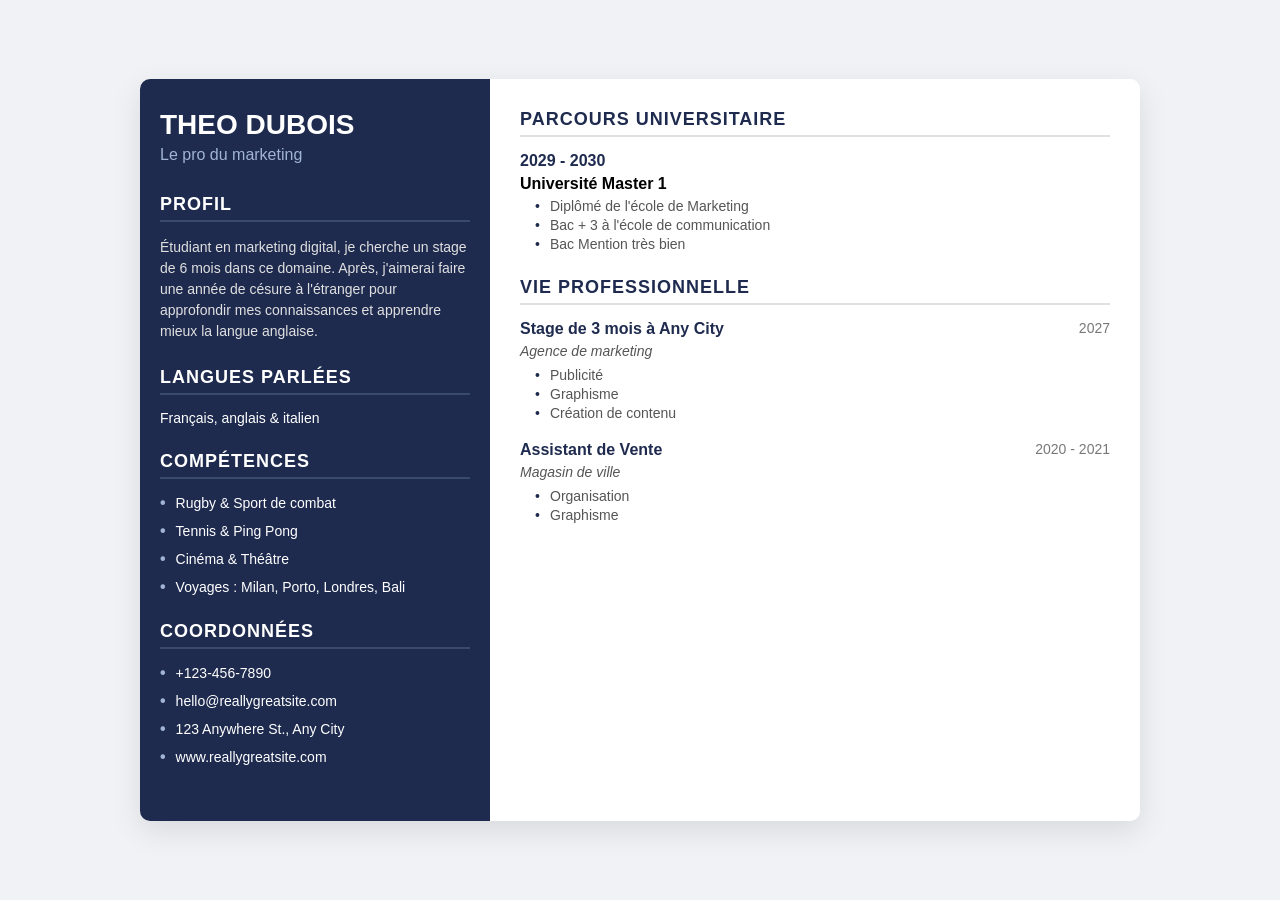
==== EdithCV.html @ 94545fc7 "auto-commit" ====
<!DOCTYPE html>
<html lang="fr">
<head>
    <meta charset="UTF-8">
    <meta name="viewport" content="width=device-width, initial-scale=1.0">
    <title>CV - Theo Dubois</title>
    <style>
        * {
            margin: 0;
            padding: 0;
            box-sizing: border-box;
        }

        body {
            font-family: 'Segoe UI', Tahoma, Geneva, Verdana, sans-serif;
            background-color: #f0f2f5;
            display: flex;
            justify-content: center;
            align-items: center;
            min-height: 100vh;
            padding: 20px;
        }

        .cv-container {
            display: flex;
            max-width: 1000px;
            width: 100%;
            background-color: white;
            box-shadow: 0 10px 30px rgba(0,0,0,0.1);
            border-radius: 10px;
            overflow: hidden;
        }

        /* Colonne de gauche (bleue) */
        .sidebar {
            background-color: #1e2b4f;
            color: white;
            width: 35%;
            padding: 30px 20px;
        }

        /* Colonne de droite (blanche) */
        .main-content {
            width: 65%;
            padding: 30px;
            background-color: white;
        }

        /* Style du nom dans la sidebar */
        .name-title h1 {
            font-size: 28px;
            margin-bottom: 5px;
            font-weight: 600;
        }

        .name-title h2 {
            font-size: 16px;
            font-weight: 400;
            margin-bottom: 30px;
            color: #a0b4d4;
        }

        /* Sections de la sidebar */
        .section {
            margin-bottom: 25px;
        }

        .section-title {
            font-size: 18px;
            font-weight: 600;
            margin-bottom: 15px;
            border-bottom: 2px solid #3a4a6e;
            padding-bottom: 5px;
            text-transform: uppercase;
            letter-spacing: 1px;
        }

        .section p {
            font-size: 14px;
            line-height: 1.5;
            color: #e0e0e0;
            margin-bottom: 10px;
        }

        .languages {
            list-style: none;
        }

        .languages li {
            margin-bottom: 8px;
            font-size: 14px;
        }

        .skills {
            list-style: none;
        }

        .skills li {
            margin-bottom: 10px;
            font-size: 14px;
            display: flex;
            align-items: center;
        }

        .skills li:before {
            content: "•";
            color: #a0b4d4;
            font-weight: bold;
            margin-right: 10px;
            font-size: 16px;
        }

        .contact-info {
            list-style: none;
        }

        .contact-info li {
            margin-bottom: 10px;
            font-size: 14px;
            display: flex;
            align-items: center;
        }

        .contact-info li:before {
            content: "•";
            color: #a0b4d4;
            font-weight: bold;
            margin-right: 10px;
            font-size: 16px;
        }

        /* Sections de la colonne droite */
        .right-section {
            margin-bottom: 25px;
        }

        .right-title {
            font-size: 18px;
            font-weight: 600;
            margin-bottom: 15px;
            color: #1e2b4f;
            border-bottom: 2px solid #e0e0e0;
            padding-bottom: 5px;
            text-transform: uppercase;
            letter-spacing: 1px;
        }

        .education-item {
            margin-bottom: 20px;
        }

        .education-item .date {
            font-weight: 600;
            color: #1e2b4f;
            margin-bottom: 5px;
        }

        .education-item .title {
            font-weight: 600;
            margin-bottom: 5px;
        }

        .education-item ul {
            list-style: none;
            margin-left: 15px;
        }

        .education-item li {
            font-size: 14px;
            color: #555;
            margin-bottom: 3px;
            position: relative;
            padding-left: 15px;
        }

        .education-item li:before {
            content: "•";
            color: #1e2b4f;
            position: absolute;
            left: 0;
        }

        .job-item {
            margin-bottom: 20px;
        }

        .job-item .job-header {
            display: flex;
            justify-content: space-between;
            margin-bottom: 5px;
        }

        .job-item .job-title {
            font-weight: 600;
            color: #1e2b4f;
        }

        .job-item .job-date {
            color: #777;
            font-size: 14px;
        }

        .job-item .job-company {
            font-style: italic;
            color: #555;
            margin-bottom: 8px;
            font-size: 14px;
        }

        .job-item ul {
            list-style: none;
            margin-left: 15px;
        }

        .job-item li {
            font-size: 14px;
            color: #555;
            margin-bottom: 3px;
            position: relative;
            padding-left: 15px;
        }

        .job-item li:before {
            content: "•";
            color: #1e2b4f;
            position: absolute;
            left: 0;
        }

        /* Responsive */
        @media (max-width: 768px) {
            .cv-container {
                flex-direction: column;
            }
            .sidebar, .main-content {
                width: 100%;
            }
        }
    </style>
</head>
<body>
    <div class="cv-container">
        <!-- Colonne de gauche -->
        <div class="sidebar">
            <div class="name-title">
                <h1>THEO DUBOIS</h1>
                <h2>Le pro du marketing</h2>
            </div>

            <div class="section">
                <div class="section-title">Profil</div>
                <p>Étudiant en marketing digital, je cherche un stage de 6 mois dans ce domaine. Après, j'aimerai faire une année de césure à l'étranger pour approfondir mes connaissances et apprendre mieux la langue anglaise.</p>
            </div>

            <div class="section">
                <div class="section-title">Langues Parlées</div>
                <ul class="languages">
                    <li>Français, anglais & italien</li>
                </ul>
            </div>

            <div class="section">
                <div class="section-title">Compétences</div>
                <ul class="skills">
                    <li>Rugby & Sport de combat</li>
                    <li>Tennis & Ping Pong</li>
                    <li>Cinéma & Théâtre</li>
                    <li>Voyages : Milan, Porto, Londres, Bali</li>
                </ul>
            </div>

            <div class="section">
                <div class="section-title">Coordonnées</div>
                <ul class="contact-info">
                    <li>+123-456-7890</li>
                    <li>hello@reallygreatsite.com</li>
                    <li>123 Anywhere St., Any City</li>
                    <li>www.reallygreatsite.com</li>
                </ul>
            </div>
        </div>

        <!-- Colonne de droite -->
        <div class="main-content">
            <div class="right-section">
                <div class="right-title">Parcours Universitaire</div>
                <div class="education-item">
                    <div class="date">2029 - 2030</div>
                    <div class="title">Université Master 1</div>
                    <ul>
                        <li>Diplômé de l'école de Marketing</li>
                        <li>Bac + 3 à l'école de communication</li>
                        <li>Bac Mention très bien</li>
                    </ul>
                </div>
            </div>

            <div class="right-section">
                <div class="right-title">Vie Professionnelle</div>
                
                <div class="job-item">
                    <div class="job-header">
                        <span class="job-title">Stage de 3 mois à Any City</span>
                        <span class="job-date">2027</span>
                    </div>
                    <div class="job-company">Agence de marketing</div>
                    <ul>
                        <li>Publicité</li>
                        <li>Graphisme</li>
                        <li>Création de contenu</li>
                    </ul>
                </div>

                <div class="job-item">
                    <div class="job-header">
                        <span class="job-title">Assistant de Vente</span>
                        <span class="job-date">2020 - 2021</span>
                    </div>
                    <div class="job-company">Magasin de ville</div>
                    <ul>
                        <li>Organisation</li>
                        <li>Graphisme</li>
                    </ul>
                </div>
            </div>
        </div>
    </div>
</body>
</html>
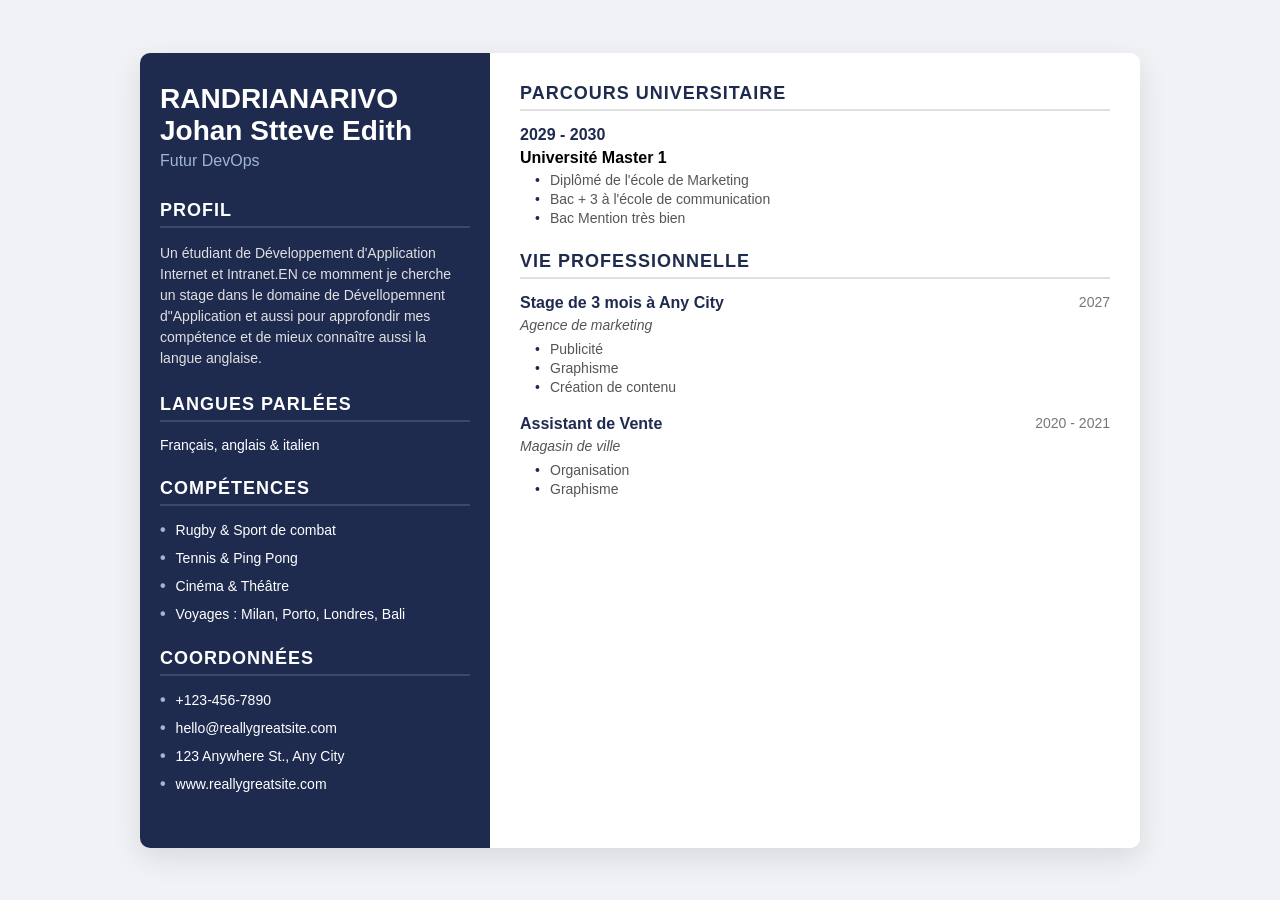
==== commit ae4c428a: "auto-commit" ====
--- a/EdithCV.html
+++ b/EdithCV.html
@@ -3,253 +3,21 @@
 <head>
     <meta charset="UTF-8">
     <meta name="viewport" content="width=device-width, initial-scale=1.0">
-    <title>CV - Theo Dubois</title>
-    <style>
-        * {
-            margin: 0;
-            padding: 0;
-            box-sizing: border-box;
-        }
-
-        body {
-            font-family: 'Segoe UI', Tahoma, Geneva, Verdana, sans-serif;
-            background-color: #f0f2f5;
-            display: flex;
-            justify-content: center;
-            align-items: center;
-            min-height: 100vh;
-            padding: 20px;
-        }
-
-        .cv-container {
-            display: flex;
-            max-width: 1000px;
-            width: 100%;
-            background-color: white;
-            box-shadow: 0 10px 30px rgba(0,0,0,0.1);
-            border-radius: 10px;
-            overflow: hidden;
-        }
-
-        /* Colonne de gauche (bleue) */
-        .sidebar {
-            background-color: #1e2b4f;
-            color: white;
-            width: 35%;
-            padding: 30px 20px;
-        }
-
-        /* Colonne de droite (blanche) */
-        .main-content {
-            width: 65%;
-            padding: 30px;
-            background-color: white;
-        }
-
-        /* Style du nom dans la sidebar */
-        .name-title h1 {
-            font-size: 28px;
-            margin-bottom: 5px;
-            font-weight: 600;
-        }
-
-        .name-title h2 {
-            font-size: 16px;
-            font-weight: 400;
-            margin-bottom: 30px;
-            color: #a0b4d4;
-        }
-
-        /* Sections de la sidebar */
-        .section {
-            margin-bottom: 25px;
-        }
-
-        .section-title {
-            font-size: 18px;
-            font-weight: 600;
-            margin-bottom: 15px;
-            border-bottom: 2px solid #3a4a6e;
-            padding-bottom: 5px;
-            text-transform: uppercase;
-            letter-spacing: 1px;
-        }
-
-        .section p {
-            font-size: 14px;
-            line-height: 1.5;
-            color: #e0e0e0;
-            margin-bottom: 10px;
-        }
-
-        .languages {
-            list-style: none;
-        }
-
-        .languages li {
-            margin-bottom: 8px;
-            font-size: 14px;
-        }
-
-        .skills {
-            list-style: none;
-        }
-
-        .skills li {
-            margin-bottom: 10px;
-            font-size: 14px;
-            display: flex;
-            align-items: center;
-        }
-
-        .skills li:before {
-            content: "•";
-            color: #a0b4d4;
-            font-weight: bold;
-            margin-right: 10px;
-            font-size: 16px;
-        }
-
-        .contact-info {
-            list-style: none;
-        }
-
-        .contact-info li {
-            margin-bottom: 10px;
-            font-size: 14px;
-            display: flex;
-            align-items: center;
-        }
-
-        .contact-info li:before {
-            content: "•";
-            color: #a0b4d4;
-            font-weight: bold;
-            margin-right: 10px;
-            font-size: 16px;
-        }
-
-        /* Sections de la colonne droite */
-        .right-section {
-            margin-bottom: 25px;
-        }
-
-        .right-title {
-            font-size: 18px;
-            font-weight: 600;
-            margin-bottom: 15px;
-            color: #1e2b4f;
-            border-bottom: 2px solid #e0e0e0;
-            padding-bottom: 5px;
-            text-transform: uppercase;
-            letter-spacing: 1px;
-        }
-
-        .education-item {
-            margin-bottom: 20px;
-        }
-
-        .education-item .date {
-            font-weight: 600;
-            color: #1e2b4f;
-            margin-bottom: 5px;
-        }
-
-        .education-item .title {
-            font-weight: 600;
-            margin-bottom: 5px;
-        }
-
-        .education-item ul {
-            list-style: none;
-            margin-left: 15px;
-        }
-
-        .education-item li {
-            font-size: 14px;
-            color: #555;
-            margin-bottom: 3px;
-            position: relative;
-            padding-left: 15px;
-        }
-
-        .education-item li:before {
-            content: "•";
-            color: #1e2b4f;
-            position: absolute;
-            left: 0;
-        }
-
-        .job-item {
-            margin-bottom: 20px;
-        }
-
-        .job-item .job-header {
-            display: flex;
-            justify-content: space-between;
-            margin-bottom: 5px;
-        }
-
-        .job-item .job-title {
-            font-weight: 600;
-            color: #1e2b4f;
-        }
-
-        .job-item .job-date {
-            color: #777;
-            font-size: 14px;
-        }
-
-        .job-item .job-company {
-            font-style: italic;
-            color: #555;
-            margin-bottom: 8px;
-            font-size: 14px;
-        }
-
-        .job-item ul {
-            list-style: none;
-            margin-left: 15px;
-        }
-
-        .job-item li {
-            font-size: 14px;
-            color: #555;
-            margin-bottom: 3px;
-            position: relative;
-            padding-left: 15px;
-        }
-
-        .job-item li:before {
-            content: "•";
-            color: #1e2b4f;
-            position: absolute;
-            left: 0;
-        }
-
-        /* Responsive */
-        @media (max-width: 768px) {
-            .cv-container {
-                flex-direction: column;
-            }
-            .sidebar, .main-content {
-                width: 100%;
-            }
-        }
-    </style>
+    <link rel="stylesheet" href="EdithCV.css">
+    <title>EdithCV</title>
 </head>
 <body>
     <div class="cv-container">
         <!-- Colonne de gauche -->
         <div class="sidebar">
             <div class="name-title">
-                <h1>THEO DUBOIS</h1>
-                <h2>Le pro du marketing</h2>
+                <h1> RANDRIANARIVO Johan Stteve Edith</h1>
+                <h2> Futur DevOps</h2>
             </div>
 
             <div class="section">
                 <div class="section-title">Profil</div>
-                <p>Étudiant en marketing digital, je cherche un stage de 6 mois dans ce domaine. Après, j'aimerai faire une année de césure à l'étranger pour approfondir mes connaissances et apprendre mieux la langue anglaise.</p>
+                <p>Un étudiant de Développement d'Application Internet et Intranet.EN ce momment je cherche un stage dans le domaine de Dévellopemnent d"Application et aussi pour approfondir mes compétence et de mieux connaître aussi la langue anglaise.  </p>
             </div>
 
             <div class="section">
--- a/EdithCV.css
+++ b/EdithCV.css
@@ -0,0 +1,231 @@
+        * {
+            margin: 0;
+            padding: 0;
+            box-sizing: border-box;
+        }
+
+        body {
+            font-family: 'Segoe UI', Tahoma, Geneva, Verdana, sans-serif;
+            background-color: #f0f2f5;
+            display: flex;
+            justify-content: center;
+            align-items: center;
+            min-height: 100vh;
+            padding: 20px;
+        }
+
+        .cv-container {
+            display: flex;
+            max-width: 1000px;
+            width: 100%;
+            background-color: white;
+            box-shadow: 0 10px 30px rgba(0,0,0,0.1);
+            border-radius: 10px;
+            overflow: hidden;
+        }
+
+        /* Colonne de gauche (bleue) */
+        .sidebar {
+            background-color: #1e2b4f;
+            color: white;
+            width: 35%;
+            padding: 30px 20px;
+        }
+
+        /* Colonne de droite (blanche) */
+        .main-content {
+            width: 65%;
+            padding: 30px;
+            background-color: white;
+        }
+
+        /* Style du nom dans la sidebar */
+        .name-title h1 {
+            font-size: 28px;
+            margin-bottom: 5px;
+            font-weight: 600;
+        }
+
+        .name-title h2 {
+            font-size: 16px;
+            font-weight: 400;
+            margin-bottom: 30px;
+            color: #a0b4d4;
+        }
+
+        /* Sections de la sidebar */
+        .section {
+            margin-bottom: 25px;
+        }
+
+        .section-title {
+            font-size: 18px;
+            font-weight: 600;
+            margin-bottom: 15px;
+            border-bottom: 2px solid #3a4a6e;
+            padding-bottom: 5px;
+            text-transform: uppercase;
+            letter-spacing: 1px;
+        }
+
+        .section p {
+            font-size: 14px;
+            line-height: 1.5;
+            color: #e0e0e0;
+            margin-bottom: 10px;
+        }
+
+        .languages {
+            list-style: none;
+        }
+
+        .languages li {
+            margin-bottom: 8px;
+            font-size: 14px;
+        }
+
+        .skills {
+            list-style: none;
+        }
+
+        .skills li {
+            margin-bottom: 10px;
+            font-size: 14px;
+            display: flex;
+            align-items: center;
+        }
+
+        .skills li:before {
+            content: "•";
+            color: #a0b4d4;
+            font-weight: bold;
+            margin-right: 10px;
+            font-size: 16px;
+        }
+
+        .contact-info {
+            list-style: none;
+        }
+
+        .contact-info li {
+            margin-bottom: 10px;
+            font-size: 14px;
+            display: flex;
+            align-items: center;
+        }
+
+        .contact-info li:before {
+            content: "•";
+            color: #a0b4d4;
+            font-weight: bold;
+            margin-right: 10px;
+            font-size: 16px;
+        }
+
+        /* Sections de la colonne droite */
+        .right-section {
+            margin-bottom: 25px;
+        }
+
+        .right-title {
+            font-size: 18px;
+            font-weight: 600;
+            margin-bottom: 15px;
+            color: #1e2b4f;
+            border-bottom: 2px solid #e0e0e0;
+            padding-bottom: 5px;
+            text-transform: uppercase;
+            letter-spacing: 1px;
+        }
+
+        .education-item {
+            margin-bottom: 20px;
+        }
+
+        .education-item .date {
+            font-weight: 600;
+            color: #1e2b4f;
+            margin-bottom: 5px;
+        }
+
+        .education-item .title {
+            font-weight: 600;
+            margin-bottom: 5px;
+        }
+
+        .education-item ul {
+            list-style: none;
+            margin-left: 15px;
+        }
+
+        .education-item li {
+            font-size: 14px;
+            color: #555;
+            margin-bottom: 3px;
+            position: relative;
+            padding-left: 15px;
+        }
+
+        .education-item li:before {
+            content: "•";
+            color: #1e2b4f;
+            position: absolute;
+            left: 0;
+        }
+
+        .job-item {
+            margin-bottom: 20px;
+        }
+
+        .job-item .job-header {
+            display: flex;
+            justify-content: space-between;
+            margin-bottom: 5px;
+        }
+
+        .job-item .job-title {
+            font-weight: 600;
+            color: #1e2b4f;
+        }
+
+        .job-item .job-date {
+            color: #777;
+            font-size: 14px;
+        }
+
+        .job-item .job-company {
+            font-style: italic;
+            color: #555;
+            margin-bottom: 8px;
+            font-size: 14px;
+        }
+
+        .job-item ul {
+            list-style: none;
+            margin-left: 15px;
+        }
+
+        .job-item li {
+            font-size: 14px;
+            color: #555;
+            margin-bottom: 3px;
+            position: relative;
+            padding-left: 15px;
+        }
+
+        .job-item li:before {
+            content: "•";
+            color: #1e2b4f;
+            position: absolute;
+            left: 0;
+        }
+
+        /* Responsive */
+        @media (max-width: 768px) {
+            .cv-container {
+                flex-direction: column;
+            }
+            .sidebar, .main-content {
+                width: 100%;
+            }
+        }
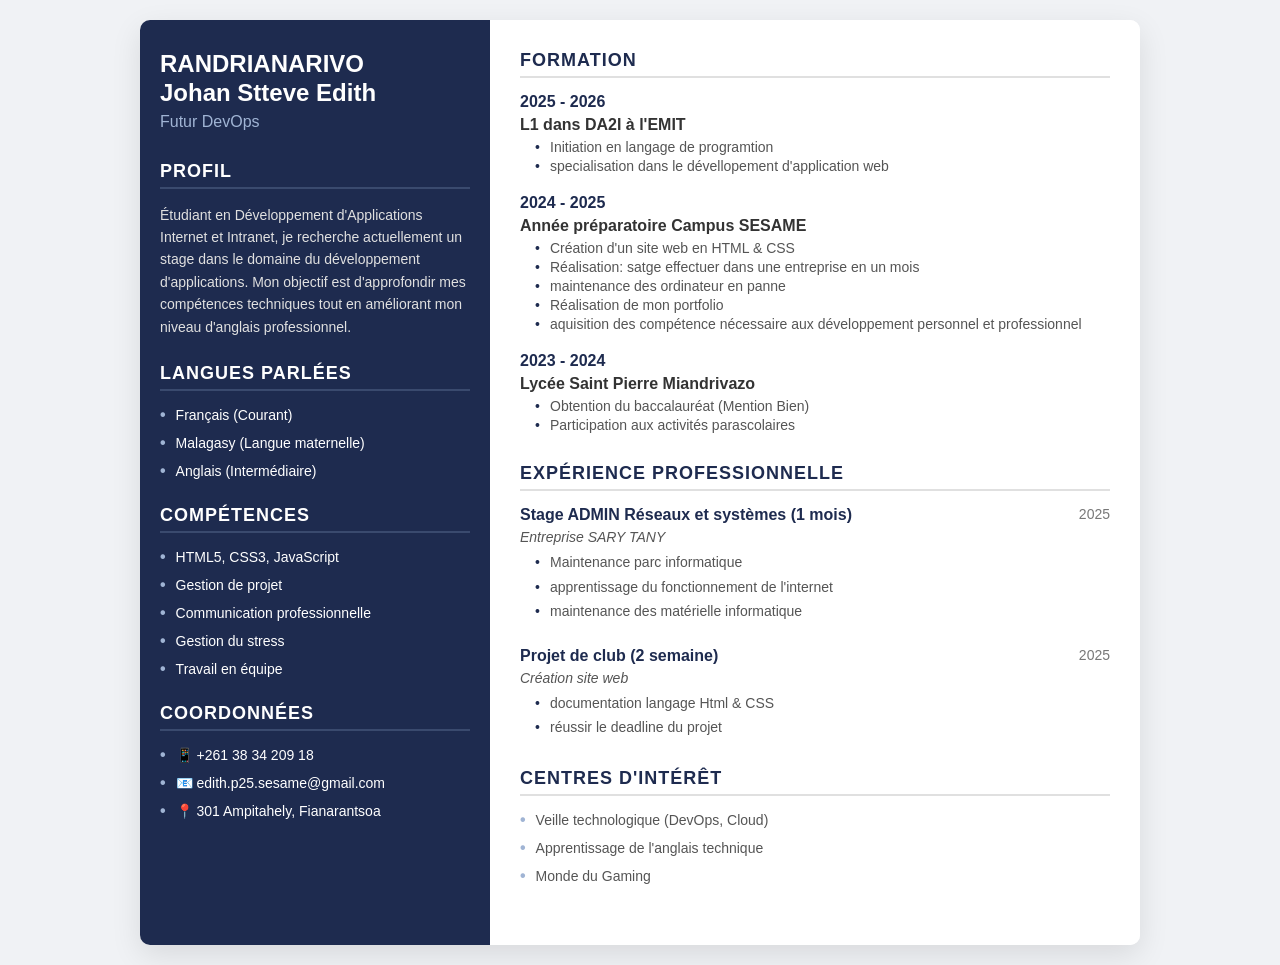
==== commit 20d6a324: "modif tout" ====
--- a/EdithCV.html
+++ b/EdithCV.html
@@ -4,46 +4,49 @@
     <meta charset="UTF-8">
     <meta name="viewport" content="width=device-width, initial-scale=1.0">
     <link rel="stylesheet" href="EdithCV.css">
-    <title>EdithCV</title>
+    <title>EdithCV - DevOps</title>
+
 </head>
 <body>
     <div class="cv-container">
         <!-- Colonne de gauche -->
         <div class="sidebar">
             <div class="name-title">
-                <h1> RANDRIANARIVO Johan Stteve Edith</h1>
-                <h2> Futur DevOps</h2>
+                <h1>RANDRIANARIVO<br>Johan Stteve Edith</h1>
+                <h2>Futur DevOps</h2>
             </div>
 
             <div class="section">
                 <div class="section-title">Profil</div>
-                <p>Un étudiant de Développement d'Application Internet et Intranet.EN ce momment je cherche un stage dans le domaine de Dévellopemnent d"Application et aussi pour approfondir mes compétence et de mieux connaître aussi la langue anglaise.  </p>
+                <p>Étudiant en Développement d'Applications Internet et Intranet, je recherche actuellement un stage dans le domaine du développement d'applications. Mon objectif est d'approfondir mes compétences techniques tout en améliorant mon niveau d'anglais professionnel.</p>
             </div>
 
             <div class="section">
                 <div class="section-title">Langues Parlées</div>
                 <ul class="languages">
-                    <li>Français, anglais & italien</li>
+                    <li>Français (Courant)</li>
+                    <li>Malagasy (Langue maternelle)</li>
+                    <li>Anglais (Intermédiaire)</li>
                 </ul>
             </div>
 
             <div class="section">
                 <div class="section-title">Compétences</div>
                 <ul class="skills">
-                    <li>Rugby & Sport de combat</li>
-                    <li>Tennis & Ping Pong</li>
-                    <li>Cinéma & Théâtre</li>
-                    <li>Voyages : Milan, Porto, Londres, Bali</li>
+                    <li>HTML5, CSS3, JavaScript</li>
+                    <li>Gestion de projet</li>
+                    <li>Communication professionnelle</li>
+                    <li>Gestion du stress</li>
+                    <li>Travail en équipe</li>
                 </ul>
             </div>
 
             <div class="section">
                 <div class="section-title">Coordonnées</div>
                 <ul class="contact-info">
-                    <li>+123-456-7890</li>
-                    <li>hello@reallygreatsite.com</li>
-                    <li>123 Anywhere St., Any City</li>
-                    <li>www.reallygreatsite.com</li>
+                    <li>📱 +261 38 34 209 18</li>
+                    <li>📧 edith.p25.sesame@gmail.com</li>
+                    <li>📍 301 Ampitahely, Fianarantsoa</li>
                 </ul>
             </div>
         </div>
@@ -51,45 +54,75 @@
         <!-- Colonne de droite -->
         <div class="main-content">
             <div class="right-section">
-                <div class="right-title">Parcours Universitaire</div>
+                <div class="right-title">FORMATION</div>
+                
                 <div class="education-item">
-                    <div class="date">2029 - 2030</div>
-                    <div class="title">Université Master 1</div>
+                    <div class="date">2025 - 2026</div>
+                    <div class="title">L1  dans DA2I à l'EMIT</div>
                     <ul>
-                        <li>Diplômé de l'école de Marketing</li>
-                        <li>Bac + 3 à l'école de communication</li>
-                        <li>Bac Mention très bien</li>
+                        <li>Initiation en langage de programtion</li>
+                        <li>specialisation dans le dévellopement d'application web</li>
+                    </ul>
+                </div>
+
+                <div class="education-item">
+                    <div class="date">2024 - 2025</div>
+                    <div class="title">Année préparatoire Campus SESAME</div>
+                    <ul>
+                            <li>Création d'un site web en HTML & CSS</li>
+                            <li>Réalisation: satge effectuer dans une entreprise en un mois</li>
+                            <li>maintenance des ordinateur en panne</li>
+                            <li>Réalisation de mon portfolio</li>
+                            <li>aquisition des compétence nécessaire aux développement personnel et professionnel </li>
+                    </ul>
+                </div>
+
+                <div class="education-item">
+                    <div class="date">2023 - 2024</div>
+                    <div class="title">Lycée Saint Pierre Miandrivazo</div>
+                    <ul>
+                       <li>Obtention du baccalauréat (Mention Bien)</li>
+                       <li>Participation aux activités parascolaires</li>
                     </ul>
                 </div>
             </div>
 
             <div class="right-section">
-                <div class="right-title">Vie Professionnelle</div>
+                <div class="right-title">EXPÉRIENCE PROFESSIONNELLE</div>
                 
                 <div class="job-item">
                     <div class="job-header">
-                        <span class="job-title">Stage de 3 mois à Any City</span>
-                        <span class="job-date">2027</span>
+                        <span class="job-title">Stage ADMIN Réseaux et systèmes (1 mois)</span>
+                        <span class="job-date">2025</span>
                     </div>
-                    <div class="job-company">Agence de marketing</div>
+                    <div class="job-company">Entreprise SARY TANY </div>
                     <ul>
-                        <li>Publicité</li>
-                        <li>Graphisme</li>
-                        <li>Création de contenu</li>
+                        <li>Maintenance parc informatique</li>
+                        <li>apprentissage du fonctionnement de l'internet</li>
+                        <li>maintenance des matérielle informatique </li>
                     </ul>
                 </div>
 
                 <div class="job-item">
                     <div class="job-header">
-                        <span class="job-title">Assistant de Vente</span>
-                        <span class="job-date">2020 - 2021</span>
+                        <span class="job-title">Projet de club (2 semaine)</span>
+                        <span class="job-date">2025</span>
                     </div>
-                    <div class="job-company">Magasin de ville</div>
+                    <div class="job-company">Création site web </div>
                     <ul>
-                        <li>Organisation</li>
-                        <li>Graphisme</li>
+                        <li>documentation langage Html & CSS</li>
+                        <li>réussir le deadline du projet</li>
                     </ul>
                 </div>
+            </div>
+
+            <div class="right-section">
+                <div class="right-title">CENTRES D'INTÉRÊT</div>
+                <ul class="skills" style="color: #555;">
+                    <li>Veille technologique (DevOps, Cloud)</li>
+                    <li>Apprentissage de l'anglais technique</li>
+                    <li>Monde du Gaming</li>
+                </ul>
             </div>
         </div>
     </div>
--- a/EdithCV.css
+++ b/EdithCV.css
@@ -41,9 +41,10 @@
 
         /* Style du nom dans la sidebar */
         .name-title h1 {
-            font-size: 28px;
-            margin-bottom: 5px;
-            font-weight: 600;
+            font-size: 24px;
+            margin-bottom: 5px;
+            font-weight: 600;
+            line-height: 1.2;
         }
 
         .name-title h2 {
@@ -70,32 +71,23 @@
 
         .section p {
             font-size: 14px;
-            line-height: 1.5;
+            line-height: 1.6;
             color: #e0e0e0;
             margin-bottom: 10px;
         }
 
-        .languages {
+        .languages, .skills, .contact-info {
             list-style: none;
         }
 
-        .languages li {
-            margin-bottom: 8px;
-            font-size: 14px;
-        }
-
-        .skills {
-            list-style: none;
-        }
-
-        .skills li {
+        .languages li, .skills li, .contact-info li {
             margin-bottom: 10px;
             font-size: 14px;
             display: flex;
             align-items: center;
         }
 
-        .skills li:before {
+        .skills li:before, .contact-info li:before, .languages li:before {
             content: "•";
             color: #a0b4d4;
             font-weight: bold;
@@ -103,28 +95,9 @@
             font-size: 16px;
         }
 
-        .contact-info {
-            list-style: none;
-        }
-
-        .contact-info li {
-            margin-bottom: 10px;
-            font-size: 14px;
-            display: flex;
-            align-items: center;
-        }
-
-        .contact-info li:before {
-            content: "•";
-            color: #a0b4d4;
-            font-weight: bold;
-            margin-right: 10px;
-            font-size: 16px;
-        }
-
         /* Sections de la colonne droite */
         .right-section {
-            margin-bottom: 25px;
+            margin-bottom: 30px;
         }
 
         .right-title {
@@ -151,11 +124,13 @@
         .education-item .title {
             font-weight: 600;
             margin-bottom: 5px;
+            color: #333;
         }
 
         .education-item ul {
             list-style: none;
             margin-left: 15px;
+            margin-top: 5px;
         }
 
         .education-item li {
@@ -174,7 +149,7 @@
         }
 
         .job-item {
-            margin-bottom: 20px;
+            margin-bottom: 25px;
         }
 
         .job-item .job-header {
@@ -203,14 +178,16 @@
         .job-item ul {
             list-style: none;
             margin-left: 15px;
+            margin-top: 5px;
         }
 
         .job-item li {
             font-size: 14px;
             color: #555;
-            margin-bottom: 3px;
+            margin-bottom: 5px;
             position: relative;
             padding-left: 15px;
+            line-height: 1.4;
         }
 
         .job-item li:before {
@@ -218,6 +195,11 @@
             color: #1e2b4f;
             position: absolute;
             left: 0;
+        }
+
+        /* Correction pour la faute de frappe */
+        .skills li:contains("communicaioo") {
+            list-style-type: none;
         }
 
         /* Responsive */
@@ -228,4 +210,18 @@
             .sidebar, .main-content {
                 width: 100%;
             }
-        }+            
+            .name-title h1 {
+                font-size: 22px;
+            }
+        }
+
+        /* Style pour les badges ou mises en évidence */
+        .badge {
+            background-color: #3a4a6e;
+            color: white;
+            padding: 3px 8px;
+            border-radius: 3px;
+            font-size: 12px;
+            margin-left: 5px;
+        }
